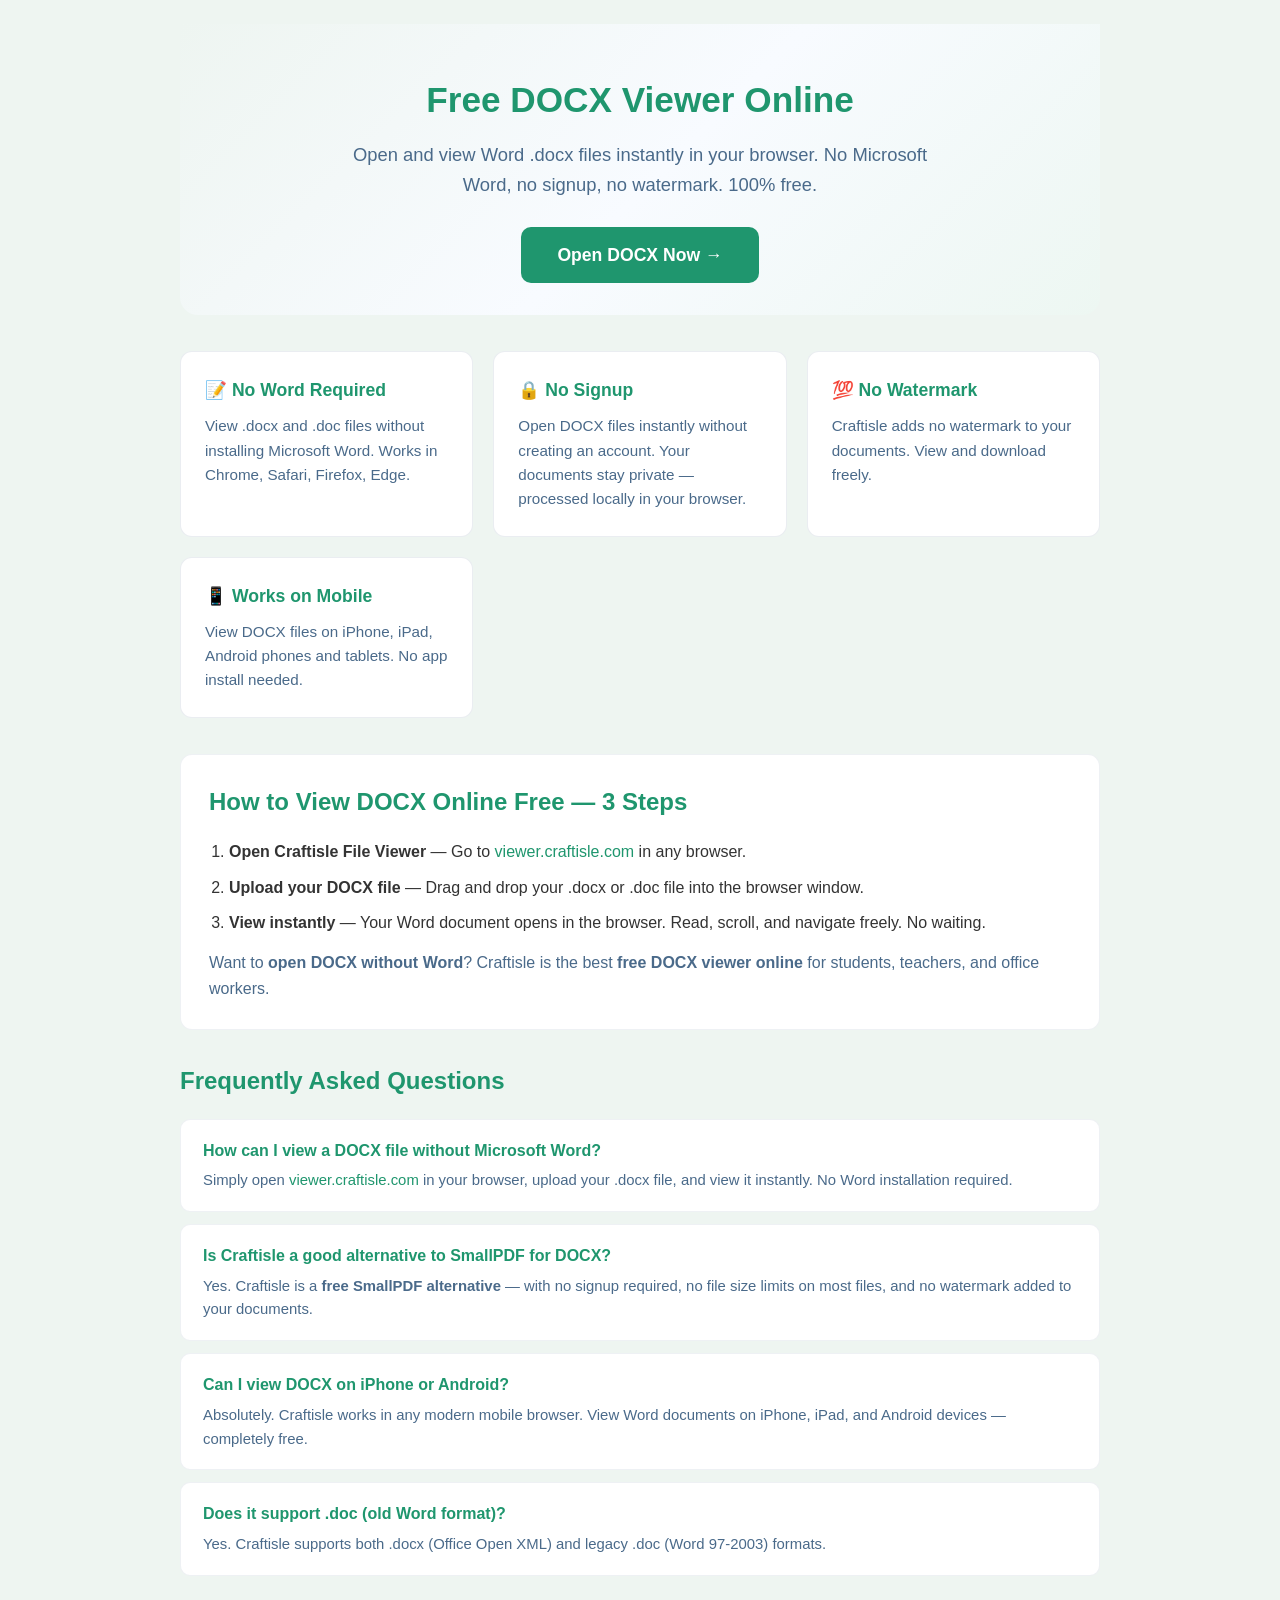
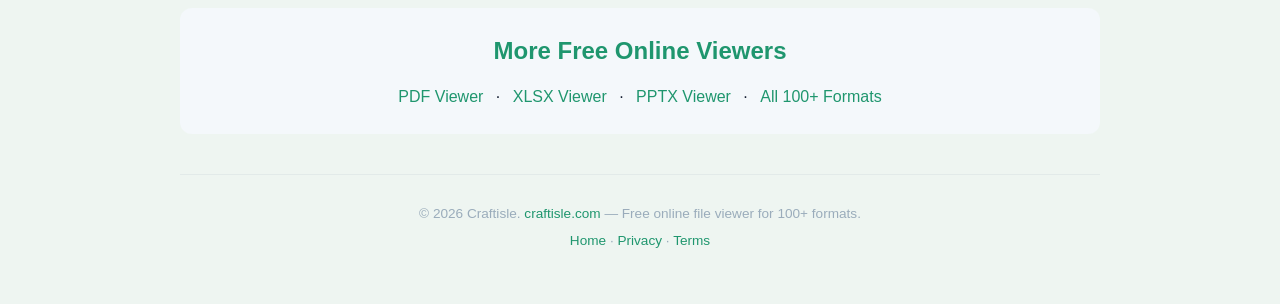
==== docx-viewer.html @ 5925826d "feat(seo): add landing pages + sitemap + noscript static content for SEO - Add pdf-viewer.html, docx" ====
<!DOCTYPE html>
<html lang="en">
<head>
  <meta charset="UTF-8">
  <meta name="viewport" content="width=device-width, initial-scale=1.0">
  <meta name="description" content="Free DOCX viewer online. Open, view and read Word .docx files in your browser instantly. No signup, no Microsoft Word required, no watermark.">
  <meta name="keywords" content="docx viewer online free, view docx in browser, open docx without word, free word viewer online, docx viewer no signup">
  <meta property="og:title" content="Free DOCX Viewer Online — Open Word Files in Browser">
  <meta property="og:description" content="View DOCX files free online. No signup, no Word required. Open DOCX in browser instantly.">
  <meta property="og:type" content="website">
  <meta property="og:url" content="https://viewer.craftisle.com/docx-viewer.html">
  <meta property="og:image" content="https://viewer.craftisle.com/favicon.ico">
  <meta name="twitter:card" content="summary">
  <meta name="twitter:title" content="Free DOCX Viewer Online — Craftisle">
  <meta name="twitter:description" content="Open and view DOCX/Word files free online in your browser. No Word required.">
  <title>Free DOCX Viewer Online — Open & View Word Files | Craftisle</title>
  <script type="application/ld+json">
    { "@context":"https://schema.org", "@type":"SoftwareApplication", "name":"Craftisle DOCX Viewer", "description":"Free online DOCX/Word viewer. Open and read .docx files in browser.", "url":"https://viewer.craftisle.com/docx-viewer.html", "operatingSystem":"Any", "applicationCategory":"UtilitiesApplication", "offers":{ "@type":"Offer", "price":"0", "priceCurrency":"USD" }, "publisher":{ "@type":"Organization", "name":"Craftisle", "url":"https://craftisle.com" } }
  </script>
  <style>*{box-sizing:border-box;margin:0;padding:0}body{font-family:'Segoe UI','PingFang SC','Microsoft YaHei',sans-serif;background:#eef5f1;color:#172033;line-height:1.6}a{color:#1f966e;text-decoration:none}a:hover{text-decoration:underline}.container{max-width:960px;margin:0 auto;padding:24px 20px}header{text-align:center;padding:48px 20px 32px;background:linear-gradient(135deg,#eef5f1 0%,#f8fbff 52%,#edf7f2 100%);border-radius:0 0 18px 18px}header h1{font-size:2.2rem;color:#1f966e;margin-bottom:12px}header p.subtitle{font-size:1.15rem;color:#4a6a8a;max-width:600px;margin:0 auto 20px}.cta-btn{display:inline-block;background:#1f966e;color:#fff;padding:14px 36px;border-radius:10px;font-size:1.1rem;font-weight:600;margin-top:8px;transition:background .2s}.cta-btn:hover{background:#17664d;text-decoration:none;color:#fff}.features{display:grid;grid-template-columns:repeat(auto-fit,minmax(260px,1fr));gap:20px;margin:36px 0}.card{background:#fff;border:1px solid rgba(114,137,161,0.15);border-radius:12px;padding:24px}.card h3{color:#1f966e;margin-bottom:10px;font-size:1.1rem}.card p{color:#4a6a8a;font-size:0.95rem}.how-to{background:#fff;border-radius:12px;padding:28px;margin:32px 0;border:1px solid rgba(114,137,161,0.12)}.how-to h2{color:#1f966e;margin-bottom:18px}.how-to ol{padding-left:20px}.how-to li{margin-bottom:10px;color:#333}.faq{margin:32px 0}.faq h2{color:#1f966e;margin-bottom:18px}.faq-item{background:#fff;border-radius:10px;padding:18px 22px;margin-bottom:12px;border:1px solid rgba(114,137,161,0.12)}.faq-item h3{color:#1f966e;font-size:1rem;margin-bottom:6px}.faq-item p{color:#4a6a8a;font-size:0.93rem}.alt-links{background:#f4f8fb;border-radius:12px;padding:24px;margin:32px 0;text-align:center}.alt-links h2{color:#1f966e;margin-bottom:14px}.alt-links a{margin:0 8px}.alt-links span{color:#9aacbb}footer{text-align:center;padding:28px 20px;color:#9aacbb;font-size:0.85rem;border-top:1px solid rgba(114,137,161,0.1);margin-top:40px}@media(max-width:640px){header h1{font-size:1.6rem}}</style>
</head>
<body>
  <div class="container">
    <header>
      <h1>Free DOCX Viewer Online</h1>
      <p class="subtitle">Open and view Word .docx files instantly in your browser. No Microsoft Word, no signup, no watermark. 100% free.</p>
      <a href="https://viewer.craftisle.com/" class="cta-btn">Open DOCX Now →</a>
    </header>

    <section class="features">
      <div class="card">
        <h3>📝 No Word Required</h3>
        <p>View .docx and .doc files without installing Microsoft Word. Works in Chrome, Safari, Firefox, Edge.</p>
      </div>
      <div class="card">
        <h3>🔒 No Signup</h3>
        <p>Open DOCX files instantly without creating an account. Your documents stay private — processed locally in your browser.</p>
      </div>
      <div class="card">
        <h3>💯 No Watermark</h3>
        <p>Craftisle adds no watermark to your documents. View and download freely.</p>
      </div>
      <div class="card">
        <h3>📱 Works on Mobile</h3>
        <p>View DOCX files on iPhone, iPad, Android phones and tablets. No app install needed.</p>
      </div>
    </section>

    <section class="how-to">
      <h2>How to View DOCX Online Free — 3 Steps</h2>
      <ol>
        <li><strong>Open Craftisle File Viewer</strong> — Go to <a href="https://viewer.craftisle.com/">viewer.craftisle.com</a> in any browser.</li>
        <li><strong>Upload your DOCX file</strong> — Drag and drop your .docx or .doc file into the browser window.</li>
        <li><strong>View instantly</strong> — Your Word document opens in the browser. Read, scroll, and navigate freely. No waiting.</li>
      </ol>
      <p style="margin-top:14px;color:#4a6a8a;">Want to <strong>open DOCX without Word</strong>? Craftisle is the best <strong>free DOCX viewer online</strong> for students, teachers, and office workers.</p>
    </section>

    <section class="faq">
      <h2>Frequently Asked Questions</h2>
      <div class="faq-item">
        <h3>How can I view a DOCX file without Microsoft Word?</h3>
        <p>Simply open <a href="https://viewer.craftisle.com/">viewer.craftisle.com</a> in your browser, upload your .docx file, and view it instantly. No Word installation required.</p>
      </div>
      <div class="faq-item">
        <h3>Is Craftisle a good alternative to SmallPDF for DOCX?</h3>
        <p>Yes. Craftisle is a <strong>free SmallPDF alternative</strong> — with no signup required, no file size limits on most files, and no watermark added to your documents.</p>
      </div>
      <div class="faq-item">
        <h3>Can I view DOCX on iPhone or Android?</h3>
        <p>Absolutely. Craftisle works in any modern mobile browser. View Word documents on iPhone, iPad, and Android devices — completely free.</p>
      </div>
      <div class="faq-item">
        <h3>Does it support .doc (old Word format)?</h3>
        <p>Yes. Craftisle supports both .docx (Office Open XML) and legacy .doc (Word 97-2003) formats.</p>
      </div>
    </section>

    <section class="alt-links">
      <h2>More Free Online Viewers</h2>
      <p>
        <a href="https://viewer.craftisle.com/pdf-viewer.html">PDF Viewer</a> ·
        <a href="https://viewer.craftisle.com/xlsx-viewer.html">XLSX Viewer</a> ·
        <a href="https://viewer.craftisle.com/pptx-viewer.html">PPTX Viewer</a> ·
        <a href="https://viewer.craftisle.com/">All 100+ Formats</a>
      </p>
    </section>

    <footer>
      <p>© 2026 Craftisle. <a href="https://craftisle.com">craftisle.com</a> — Free online file viewer for 100+ formats.</p>
      <p style="margin-top:6px;"><a href="https://viewer.craftisle.com/">Home</a> · <a href="https://craftisle.com/privacy">Privacy</a> · <a href="https://craftisle.com/terms">Terms</a></p>
    </footer>
  </div>
</body>
</html>
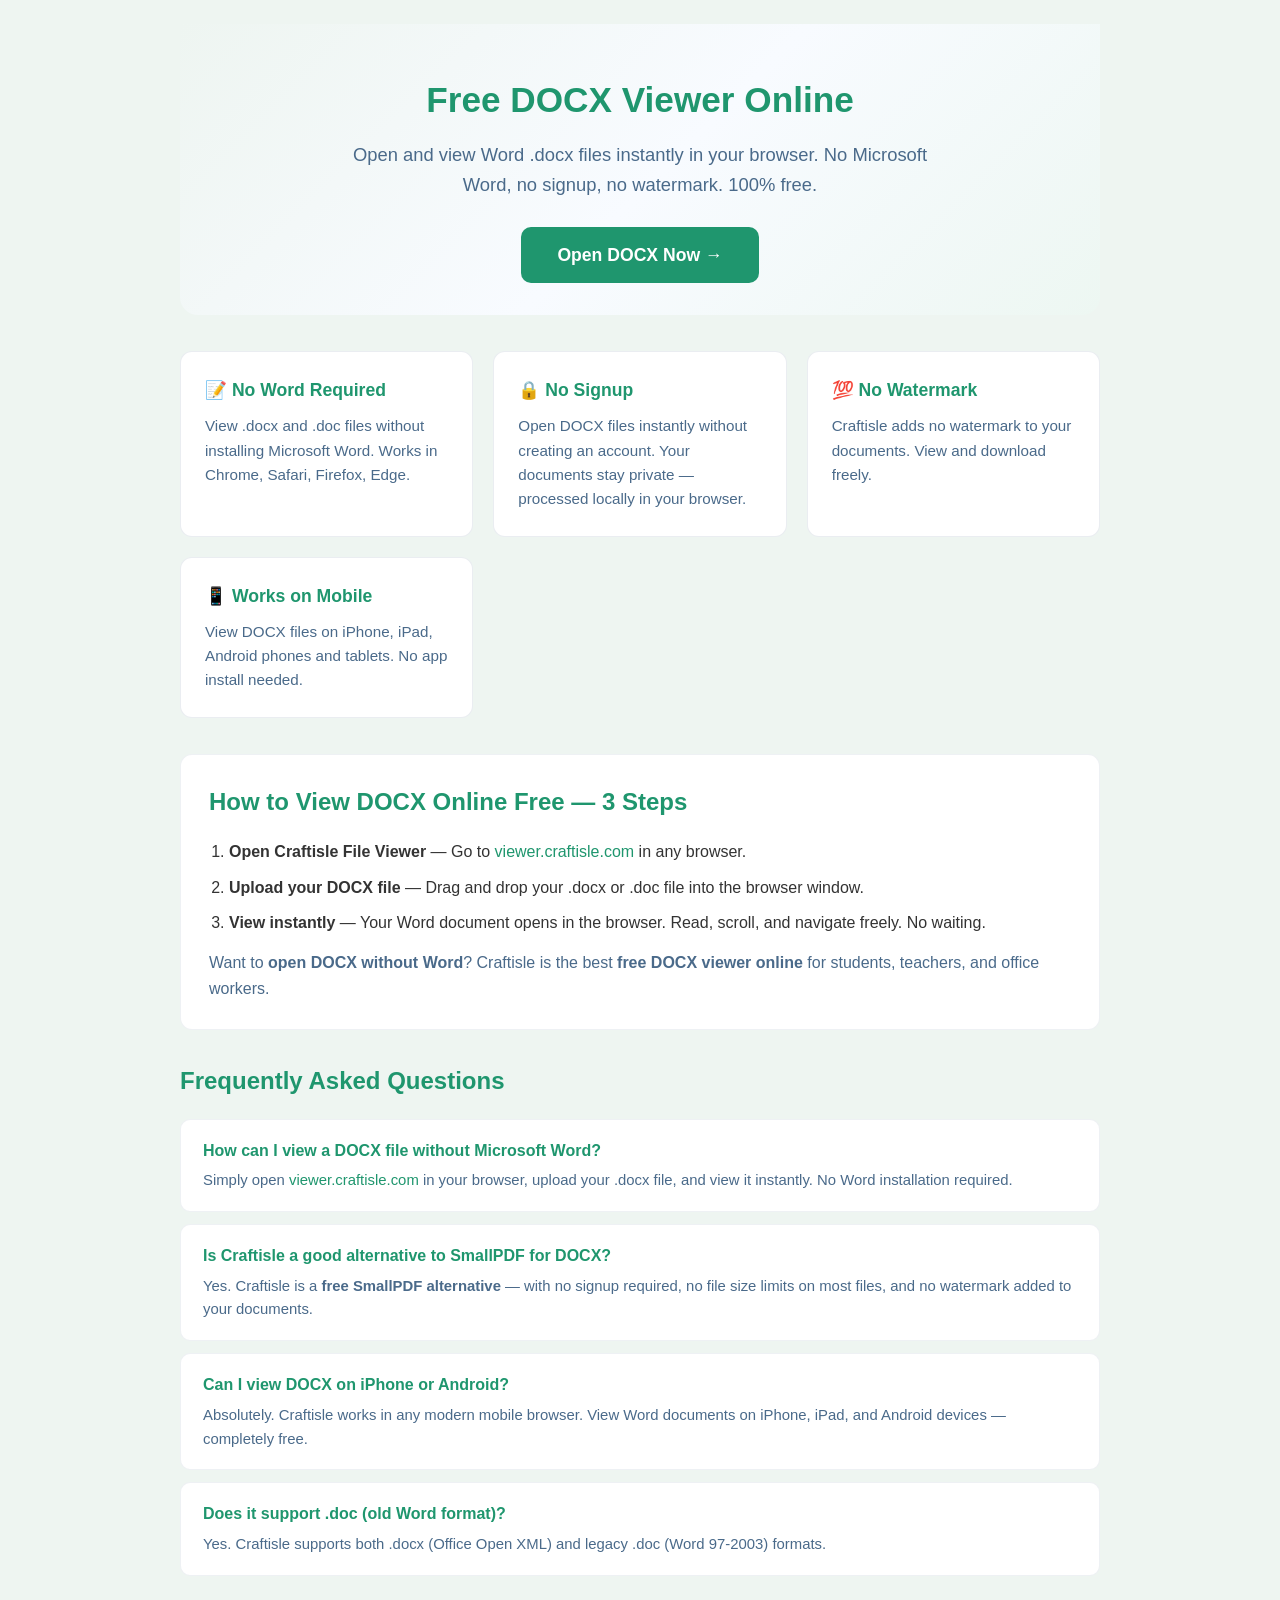
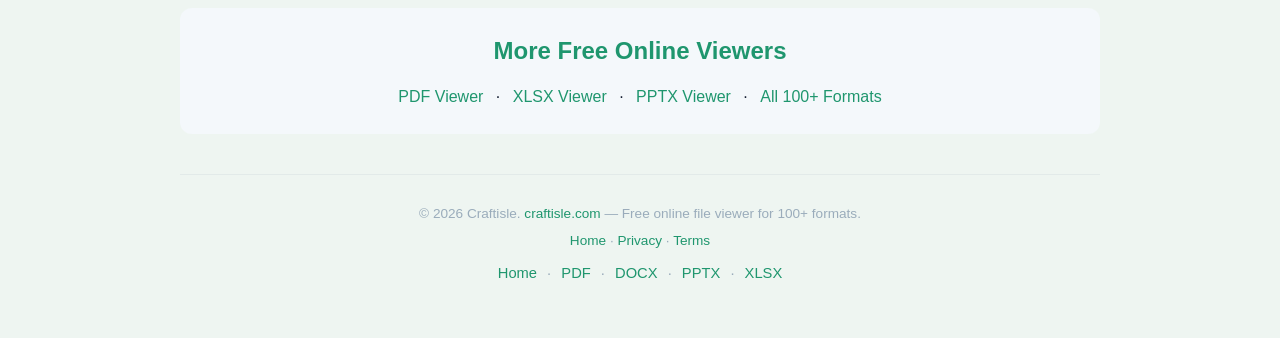
==== commit 457c19e5: "feat(viewer): add WebApplication JSON-LD + internal linking silo (T2)" ====
--- a/docx-viewer.html
+++ b/docx-viewer.html
@@ -15,10 +15,12 @@
   <meta name="twitter:description" content="Open and view DOCX/Word files free online in your browser. No Word required.">
   <title>Free DOCX Viewer Online — Open & View Word Files | Craftisle</title>
   <script type="application/ld+json">
-    { "@context":"https://schema.org", "@type":"SoftwareApplication", "name":"Craftisle DOCX Viewer", "description":"Free online DOCX/Word viewer. Open and read .docx files in browser.", "url":"https://viewer.craftisle.com/docx-viewer.html", "operatingSystem":"Any", "applicationCategory":"UtilitiesApplication", "offers":{ "@type":"Offer", "price":"0", "priceCurrency":"USD" }, "publisher":{ "@type":"Organization", "name":"Craftisle", "url":"https://craftisle.com" } }
+    { "@context":"https://schema.org", "@type":"SoftwareApplication", "name":"Craftisle DOCX Viewer", "description":"Free online DOCX/Word viewer. Open and read .docx files in browser.", "url":"https://viewer.craftisle.com/docx-viewer.html", "operatingSystem":"Web", "applicationCategory":"UtilitiesApplication", "offers":{ "@type":"Offer", "price":"0", "priceCurrency":"USD" }, "publisher":{ "@type":"Organization", "name":"Craftisle", "url":"https://craftisle.com" } }
   </script>
-  <style>*{box-sizing:border-box;margin:0;padding:0}body{font-family:'Segoe UI','PingFang SC','Microsoft YaHei',sans-serif;background:#eef5f1;color:#172033;line-height:1.6}a{color:#1f966e;text-decoration:none}a:hover{text-decoration:underline}.container{max-width:960px;margin:0 auto;padding:24px 20px}header{text-align:center;padding:48px 20px 32px;background:linear-gradient(135deg,#eef5f1 0%,#f8fbff 52%,#edf7f2 100%);border-radius:0 0 18px 18px}header h1{font-size:2.2rem;color:#1f966e;margin-bottom:12px}header p.subtitle{font-size:1.15rem;color:#4a6a8a;max-width:600px;margin:0 auto 20px}.cta-btn{display:inline-block;background:#1f966e;color:#fff;padding:14px 36px;border-radius:10px;font-size:1.1rem;font-weight:600;margin-top:8px;transition:background .2s}.cta-btn:hover{background:#17664d;text-decoration:none;color:#fff}.features{display:grid;grid-template-columns:repeat(auto-fit,minmax(260px,1fr));gap:20px;margin:36px 0}.card{background:#fff;border:1px solid rgba(114,137,161,0.15);border-radius:12px;padding:24px}.card h3{color:#1f966e;margin-bottom:10px;font-size:1.1rem}.card p{color:#4a6a8a;font-size:0.95rem}.how-to{background:#fff;border-radius:12px;padding:28px;margin:32px 0;border:1px solid rgba(114,137,161,0.12)}.how-to h2{color:#1f966e;margin-bottom:18px}.how-to ol{padding-left:20px}.how-to li{margin-bottom:10px;color:#333}.faq{margin:32px 0}.faq h2{color:#1f966e;margin-bottom:18px}.faq-item{background:#fff;border-radius:10px;padding:18px 22px;margin-bottom:12px;border:1px solid rgba(114,137,161,0.12)}.faq-item h3{color:#1f966e;font-size:1rem;margin-bottom:6px}.faq-item p{color:#4a6a8a;font-size:0.93rem}.alt-links{background:#f4f8fb;border-radius:12px;padding:24px;margin:32px 0;text-align:center}.alt-links h2{color:#1f966e;margin-bottom:14px}.alt-links a{margin:0 8px}.alt-links span{color:#9aacbb}footer{text-align:center;padding:28px 20px;color:#9aacbb;font-size:0.85rem;border-top:1px solid rgba(114,137,161,0.1);margin-top:40px}@media(max-width:640px){header h1{font-size:1.6rem}}</style>
-</head>
+  <style>*{box-sizing:border-box;margin:0;padding:0}body{font-family:'Segoe UI','PingFang SC','Microsoft YaHei',sans-serif;background:#eef5f1;color:#172033;line-height:1.6}a{color:#1f966e;text-decoration:none}a:hover{text-decoration:underline}.container{max-width:960px;margin:0 auto;padding:24px 20px}header{text-align:center;padding:48px 20px 32px;background:linear-gradient(135deg,#eef5f1 0%,#f8fbff 52%,#edf7f2 100%);border-radius:0 0 18px 18px}header h1{font-size:2.2rem;color:#1f966e;margin-bottom:12px}header p.subtitle{font-size:1.15rem;color:#4a6a8a;max-width:600px;margin:0 auto 20px}.cta-btn{display:inline-block;background:#1f966e;color:#fff;padding:14px 36px;border-radius:10px;font-size:1.1rem;font-weight:600;margin-top:8px;transition:background .2s}.cta-btn:hover{background:#17664d;text-decoration:none;color:#fff}.features{display:grid;grid-template-columns:repeat(auto-fit,minmax(260px,1fr));gap:20px;margin:36px 0}.card{background:#fff;border:1px solid rgba(114,137,161,0.15);border-radius:12px;padding:24px}.card h3{color:#1f966e;margin-bottom:10px;font-size:1.1rem}.card p{color:#4a6a8a;font-size:0.95rem}.how-to{background:#fff;border-radius:12px;padding:28px;margin:32px 0;border:1px solid rgba(114,137,161,0.12)}.how-to h2{color:#1f966e;margin-bottom:18px}.how-to ol{padding-left:20px}.how-to li{margin-bottom:10px;color:#333}.faq{margin:32px 0}.faq h2{color:#1f966e;margin-bottom:18px}.faq-item{background:#fff;border-radius:10px;padding:18px 22px;margin-bottom:12px;border:1px solid rgba(114,137,161,0.12)}.faq-item h3{color:#1f966e;font-size:1rem;margin-bottom:6px}.faq-item p{color:#4a6a8a;font-size:0.93rem}.alt-links{background:#f4f8fb;border-radius:12px;padding:24px;margin:32px 0;text-align:center}.alt-links h2{color:#1f966e;margin-bottom:14px}.alt-links a{margin:0 8px}.alt-links span{color:#9aacbb}footer{text-align:center;padding:28px 20px;color:#9aacbb;font-size:0.85rem;border-top:1px solid rgba(114,137,161,0.1);margin-top:40px}@media(max-width:640px){header h1{font-size:1.6rem}}.silo-nav{margin-top:10px;font-size:0.92rem}
+.silo-nav a{margin:0 6px}
+</style>
+  </head>
 <body>
   <div class="container">
     <header>
@@ -89,7 +91,16 @@
     <footer>
       <p>© 2026 Craftisle. <a href="https://craftisle.com">craftisle.com</a> — Free online file viewer for 100+ formats.</p>
       <p style="margin-top:6px;"><a href="https://viewer.craftisle.com/">Home</a> · <a href="https://craftisle.com/privacy">Privacy</a> · <a href="https://craftisle.com/terms">Terms</a></p>
+      <nav class="silo-nav" aria-label="Craftisle file format viewers">
+        <a href="https://viewer.craftisle.com/">Home</a> ·
+        <a href="https://viewer.craftisle.com/pdf-viewer.html">PDF</a> ·
+        <a href="https://viewer.craftisle.com/docx-viewer.html">DOCX</a> ·
+        <a href="https://viewer.craftisle.com/pptx-viewer.html">PPTX</a> ·
+        <a href="https://viewer.craftisle.com/xlsx-viewer.html">XLSX</a>
+      </nav>
     </footer>
   </div>
+<script src="/config.js"></script>
+<script src="/monetag.js"></script>
 </body>
 </html>
